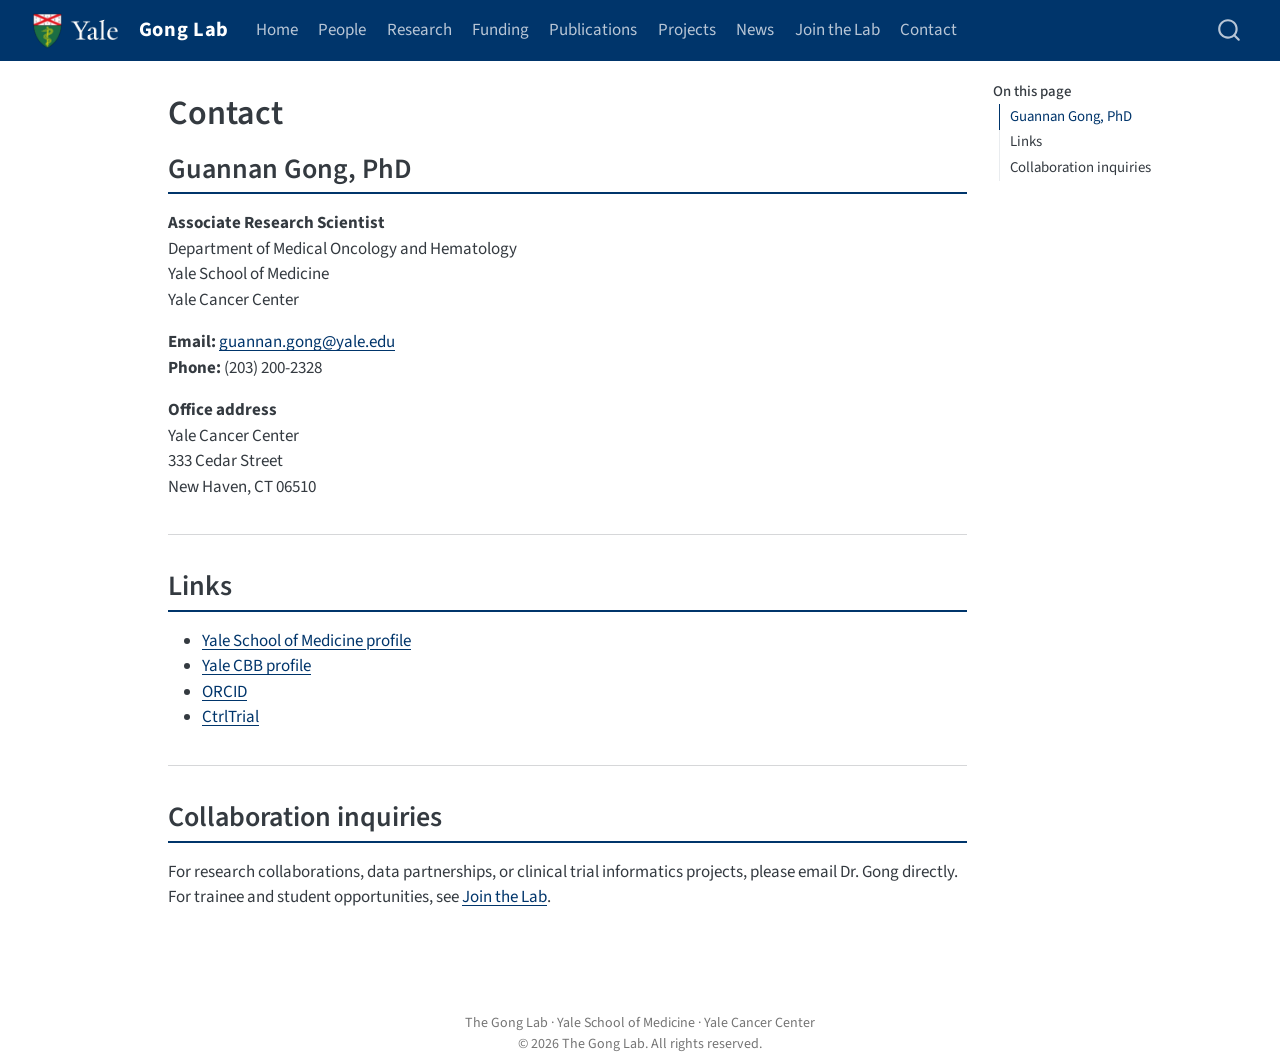
==== docs/contact.html @ 4d908a35 "Add Michelle Song, MS to Team on People page. List her as a research assistant above Robert Ke with " ====
<!DOCTYPE html>
<html xmlns="http://www.w3.org/1999/xhtml" lang="en" xml:lang="en"><head>

<meta charset="utf-8">
<meta name="generator" content="quarto-1.9.38">

<meta name="viewport" content="width=device-width, initial-scale=1.0, user-scalable=yes">


<title>Contact – Gong Lab</title>
<style>
/* Default styles provided by pandoc.
** See https://pandoc.org/MANUAL.html#variables-for-html for config info.
*/
code{white-space: pre-wrap;}
span.smallcaps{font-variant: small-caps;}
div.columns{display: flex; gap: min(4vw, 1.5em);}
div.column{flex: auto; overflow-x: auto;}
div.hanging-indent{margin-left: 1.5em; text-indent: -1.5em;}
ul.task-list{list-style: none;}
ul.task-list li input[type="checkbox"] {
  width: 0.8em;
  margin: 0 0.8em 0.2em -1em; /* quarto-specific, see https://github.com/quarto-dev/quarto-cli/issues/4556 */ 
  vertical-align: middle;
}
</style>


<script src="site_libs/quarto-nav/quarto-nav.js"></script>
<script src="site_libs/quarto-nav/headroom.min.js"></script>
<script src="site_libs/clipboard/clipboard.min.js"></script>
<script src="site_libs/quarto-search/autocomplete.umd.js"></script>
<script src="site_libs/quarto-search/fuse.min.js"></script>
<script src="site_libs/quarto-search/quarto-search.js"></script>
<meta name="quarto:offset" content="./">
<link href="./images/favicon.png" rel="icon" type="image/png">
<script src="site_libs/quarto-html/quarto.js" type="module"></script>
<script src="site_libs/quarto-html/tabsets/tabsets.js" type="module"></script>
<script src="site_libs/quarto-html/popper.min.js"></script>
<script src="site_libs/quarto-html/tippy.umd.min.js"></script>
<script src="site_libs/quarto-html/anchor.min.js"></script>
<link href="site_libs/quarto-html/tippy.css" rel="stylesheet">
<link href="site_libs/quarto-html/quarto-syntax-highlighting-15634bcf2e68342d4ad2dfa704d543f6.css" rel="stylesheet" class="quarto-color-scheme" id="quarto-text-highlighting-styles">
<link href="site_libs/quarto-html/quarto-syntax-highlighting-dark-0a6b7249c26820e032cb0bd839ff02b1.css" rel="stylesheet" class="quarto-color-scheme quarto-color-alternate" id="quarto-text-highlighting-styles">
<link href="site_libs/quarto-html/quarto-syntax-highlighting-15634bcf2e68342d4ad2dfa704d543f6.css" rel="stylesheet" class="quarto-color-scheme-extra" id="quarto-text-highlighting-styles">
<script src="site_libs/bootstrap/bootstrap.min.js"></script>
<link href="site_libs/bootstrap/bootstrap-icons.css" rel="stylesheet">
<link href="site_libs/bootstrap/bootstrap-ea1138909a1f2df3fdd44162bc9445bd.min.css" rel="stylesheet" append-hash="true" class="quarto-color-scheme" id="quarto-bootstrap" data-mode="light">
<link href="site_libs/bootstrap/bootstrap-dark-ea1138909a1f2df3fdd44162bc9445bd.min.css" rel="stylesheet" append-hash="true" class="quarto-color-scheme quarto-color-alternate" id="quarto-bootstrap" data-mode="light">
<link href="site_libs/bootstrap/bootstrap-ea1138909a1f2df3fdd44162bc9445bd.min.css" rel="stylesheet" append-hash="true" class="quarto-color-scheme-extra" id="quarto-bootstrap" data-mode="light">
<script id="quarto-search-options" type="application/json">{
  "location": "navbar",
  "copy-button": false,
  "collapse-after": 3,
  "panel-placement": "end",
  "type": "overlay",
  "limit": 50,
  "keyboard-shortcut": [
    "f",
    "/",
    "s"
  ],
  "show-item-context": false,
  "language": {
    "search-no-results-text": "No results",
    "search-matching-documents-text": "matching documents",
    "search-copy-link-title": "Copy link to search",
    "search-hide-matches-text": "Hide additional matches",
    "search-more-match-text": "more match in this document",
    "search-more-matches-text": "more matches in this document",
    "search-clear-button-title": "Clear",
    "search-text-placeholder": "",
    "search-detached-cancel-button-title": "Cancel",
    "search-submit-button-title": "Submit",
    "search-label": "Search"
  }
}</script>
<meta http-equiv="Cache-Control" content="no-cache, no-store, must-revalidate">
<meta http-equiv="Pragma" content="no-cache">
<meta http-equiv="Expires" content="0">
<link rel="apple-touch-icon" href="images/apple-touch-icon.png">


<link rel="stylesheet" href="styles.css">
</head>

<body class="nav-fixed quarto-light">

<div id="quarto-search-results"></div>
  <header id="quarto-header" class="headroom fixed-top">
    <nav class="navbar navbar-expand-lg " data-bs-theme="dark">
      <div class="navbar-container container-fluid">
      <div class="navbar-brand-container mx-auto">
    <a href="./index.html" class="navbar-brand navbar-brand-logo">
    <img src="./images/yale-combined-logo.png" alt="Yale" class="navbar-logo light-content">
    <img src="./images/yale-combined-logo.png" alt="Yale" class="navbar-logo dark-content">
    </a>
    <a class="navbar-brand" href="./index.html">
    <span class="navbar-title">Gong Lab</span>
    </a>
  </div>
            <div id="quarto-search" class="" title="Search"></div>
          <button class="navbar-toggler" type="button" data-bs-toggle="collapse" data-bs-target="#navbarCollapse" aria-controls="navbarCollapse" role="menu" aria-expanded="false" aria-label="Toggle navigation" onclick="if (window.quartoToggleHeadroom) { window.quartoToggleHeadroom(); }">
  <span class="navbar-toggler-icon"></span>
</button>
          <div class="collapse navbar-collapse" id="navbarCollapse">
            <ul class="navbar-nav navbar-nav-scroll me-auto">
  <li class="nav-item">
    <a class="nav-link" href="./index.html"> 
<span class="menu-text">Home</span></a>
  </li>  
  <li class="nav-item">
    <a class="nav-link" href="./people.html"> 
<span class="menu-text">People</span></a>
  </li>  
  <li class="nav-item">
    <a class="nav-link" href="./research.html"> 
<span class="menu-text">Research</span></a>
  </li>  
  <li class="nav-item">
    <a class="nav-link" href="./funding.html"> 
<span class="menu-text">Funding</span></a>
  </li>  
  <li class="nav-item">
    <a class="nav-link" href="./publications.html"> 
<span class="menu-text">Publications</span></a>
  </li>  
  <li class="nav-item">
    <a class="nav-link" href="./projects.html"> 
<span class="menu-text">Projects</span></a>
  </li>  
  <li class="nav-item">
    <a class="nav-link" href="./news.html"> 
<span class="menu-text">News</span></a>
  </li>  
  <li class="nav-item">
    <a class="nav-link" href="./join.html"> 
<span class="menu-text">Join the Lab</span></a>
  </li>  
  <li class="nav-item">
    <a class="nav-link active" href="./contact.html" aria-current="page"> 
<span class="menu-text">Contact</span></a>
  </li>  
</ul>
          </div> <!-- /navcollapse -->
            <div class="quarto-navbar-tools">
</div>
      </div> <!-- /container-fluid -->
    </nav>
</header>
<!-- content -->
<div id="quarto-content" class="quarto-container page-columns page-rows-contents page-layout-article page-navbar">
<!-- sidebar -->
<!-- margin-sidebar -->
    <div id="quarto-margin-sidebar" class="sidebar margin-sidebar">
        <nav id="TOC" role="doc-toc" class="toc-active">
    <h2 id="toc-title">On this page</h2>
   
  <ul>
  <li><a href="#guannan-gong-phd" id="toc-guannan-gong-phd" class="nav-link active" data-scroll-target="#guannan-gong-phd">Guannan Gong, PhD</a></li>
  <li><a href="#links" id="toc-links" class="nav-link" data-scroll-target="#links">Links</a></li>
  <li><a href="#collaboration-inquiries" id="toc-collaboration-inquiries" class="nav-link" data-scroll-target="#collaboration-inquiries">Collaboration inquiries</a></li>
  </ul>
</nav>
    </div>
<!-- main -->
<main class="content" id="quarto-document-content">

<header id="title-block-header" class="quarto-title-block default">
<div class="quarto-title">
<h1 class="title">Contact</h1>
</div>



<div class="quarto-title-meta">

    
  
    
  </div>
  


</header>


<section id="guannan-gong-phd" class="level2">
<h2 class="anchored" data-anchor-id="guannan-gong-phd">Guannan Gong, PhD</h2>
<p><strong>Associate Research Scientist</strong><br>
Department of Medical Oncology and Hematology<br>
Yale School of Medicine<br>
Yale Cancer Center</p>
<p><strong>Email:</strong> <a href="mailto:guannan.gong@yale.edu">guannan.gong@yale.edu</a><br>
<strong>Phone:</strong> (203) 200-2328</p>
<p><strong>Office address</strong><br>
Yale Cancer Center<br>
333 Cedar Street<br>
New Haven, CT 06510</p>
<hr>
</section>
<section id="links" class="level2">
<h2 class="anchored" data-anchor-id="links">Links</h2>
<ul>
<li><a href="https://medicine.yale.edu/profile/guannan-gong/">Yale School of Medicine profile</a></li>
<li><a href="https://cbb.yale.edu/people/guannan-gong">Yale CBB profile</a></li>
<li><a href="https://orcid.org/0000-0002-4972-6705">ORCID</a></li>
<li><a href="https://www.ctrltrial.com/">CtrlTrial</a></li>
</ul>
<hr>
</section>
<section id="collaboration-inquiries" class="level2">
<h2 class="anchored" data-anchor-id="collaboration-inquiries">Collaboration inquiries</h2>
<p>For research collaborations, data partnerships, or clinical trial informatics projects, please email Dr.&nbsp;Gong directly. For trainee and student opportunities, see <a href="./join.html">Join the Lab</a>.</p>


</section>

</main> <!-- /main -->
<script id="quarto-html-after-body" type="application/javascript">
  window.document.addEventListener("DOMContentLoaded", function (event) {
    const icon = "";
    const anchorJS = new window.AnchorJS();
    anchorJS.options = {
      placement: 'right',
      icon: icon
    };
    anchorJS.add('.anchored');
    const isCodeAnnotation = (el) => {
      for (const clz of el.classList) {
        if (clz.startsWith('code-annotation-')) {                     
          return true;
        }
      }
      return false;
    }
    const onCopySuccess = function(e) {
      // button target
      const button = e.trigger;
      // don't keep focus
      button.blur();
      // flash "checked"
      button.classList.add('code-copy-button-checked');
      var currentTitle = button.getAttribute("title");
      button.setAttribute("title", "Copied!");
      let tooltip;
      if (window.bootstrap) {
        button.setAttribute("data-bs-toggle", "tooltip");
        button.setAttribute("data-bs-placement", "left");
        button.setAttribute("data-bs-title", "Copied!");
        tooltip = new bootstrap.Tooltip(button, 
          { trigger: "manual", 
            customClass: "code-copy-button-tooltip",
            offset: [0, -8]});
        tooltip.show();    
      }
      setTimeout(function() {
        if (tooltip) {
          tooltip.hide();
          button.removeAttribute("data-bs-title");
          button.removeAttribute("data-bs-toggle");
          button.removeAttribute("data-bs-placement");
        }
        button.setAttribute("title", currentTitle);
        button.classList.remove('code-copy-button-checked');
      }, 1000);
      // clear code selection
      e.clearSelection();
    }
    const getTextToCopy = function(trigger) {
      const outerScaffold = trigger.parentElement.cloneNode(true);
      const codeEl = outerScaffold.querySelector('code');
      for (const childEl of codeEl.children) {
        if (isCodeAnnotation(childEl)) {
          childEl.remove();
        }
      }
      return codeEl.innerText;
    }
    const clipboard = new window.ClipboardJS('.code-copy-button:not([data-in-quarto-modal])', {
      text: getTextToCopy
    });
    clipboard.on('success', onCopySuccess);
    if (window.document.getElementById('quarto-embedded-source-code-modal')) {
      const clipboardModal = new window.ClipboardJS('.code-copy-button[data-in-quarto-modal]', {
        text: getTextToCopy,
        container: window.document.getElementById('quarto-embedded-source-code-modal')
      });
      clipboardModal.on('success', onCopySuccess);
    }
      var localhostRegex = new RegExp(/^(?:http|https):\/\/localhost\:?[0-9]*\//);
      var mailtoRegex = new RegExp(/^mailto:/);
        var filterRegex = new RegExp("https:\/\/gonglab\.org\/");
      var isInternal = (href) => {
          return filterRegex.test(href) || localhostRegex.test(href) || mailtoRegex.test(href);
      }
      // Inspect non-navigation links and adorn them if external
     var links = window.document.querySelectorAll('a[href]:not(.nav-link):not(.navbar-brand):not(.toc-action):not(.sidebar-link):not(.sidebar-item-toggle):not(.pagination-link):not(.no-external):not([aria-hidden]):not(.dropdown-item):not(.quarto-navigation-tool):not(.about-link)');
      for (var i=0; i<links.length; i++) {
        const link = links[i];
        if (!isInternal(link.href)) {
          // undo the damage that might have been done by quarto-nav.js in the case of
          // links that we want to consider external
          if (link.dataset.originalHref !== undefined) {
            link.href = link.dataset.originalHref;
          }
        }
      }
    function tippyHover(el, contentFn, onTriggerFn, onUntriggerFn) {
      const config = {
        allowHTML: true,
        maxWidth: 500,
        delay: 100,
        arrow: false,
        appendTo: function(el) {
            return el.parentElement;
        },
        interactive: true,
        interactiveBorder: 10,
        theme: 'quarto',
        placement: 'bottom-start',
      };
      if (contentFn) {
        config.content = contentFn;
      }
      if (onTriggerFn) {
        config.onTrigger = onTriggerFn;
      }
      if (onUntriggerFn) {
        config.onUntrigger = onUntriggerFn;
      }
      window.tippy(el, config); 
    }
    const noterefs = window.document.querySelectorAll('a[role="doc-noteref"]');
    for (var i=0; i<noterefs.length; i++) {
      const ref = noterefs[i];
      tippyHover(ref, function() {
        // use id or data attribute instead here
        let href = ref.getAttribute('data-footnote-href') || ref.getAttribute('href');
        try { href = new URL(href).hash; } catch {}
        const id = href.replace(/^#\/?/, "");
        const note = window.document.getElementById(id);
        if (note) {
          return note.innerHTML;
        } else {
          return "";
        }
      });
    }
    const xrefs = window.document.querySelectorAll('a.quarto-xref');
    const processXRef = (id, note) => {
      // Strip column container classes
      const stripColumnClz = (el) => {
        el.classList.remove("page-full", "page-columns");
        if (el.children) {
          for (const child of el.children) {
            stripColumnClz(child);
          }
        }
      }
      stripColumnClz(note)
      if (id === null || id.startsWith('sec-')) {
        // Special case sections, only their first couple elements
        const container = document.createElement("div");
        if (note.children && note.children.length > 2) {
          container.appendChild(note.children[0].cloneNode(true));
          for (let i = 1; i < note.children.length; i++) {
            const child = note.children[i];
            if (child.tagName === "P" && child.innerText === "") {
              continue;
            } else {
              container.appendChild(child.cloneNode(true));
              break;
            }
          }
          if (window.Quarto?.typesetMath) {
            window.Quarto.typesetMath(container);
          }
          return container.innerHTML
        } else {
          if (window.Quarto?.typesetMath) {
            window.Quarto.typesetMath(note);
          }
          return note.innerHTML;
        }
      } else {
        // Remove any anchor links if they are present
        const anchorLink = note.querySelector('a.anchorjs-link');
        if (anchorLink) {
          anchorLink.remove();
        }
        if (window.Quarto?.typesetMath) {
          window.Quarto.typesetMath(note);
        }
        if (note.classList.contains("callout")) {
          return note.outerHTML;
        } else {
          return note.innerHTML;
        }
      }
    }
    for (var i=0; i<xrefs.length; i++) {
      const xref = xrefs[i];
      tippyHover(xref, undefined, function(instance) {
        instance.disable();
        let url = xref.getAttribute('href');
        let hash = undefined; 
        if (url.startsWith('#')) {
          hash = url;
        } else {
          try { hash = new URL(url).hash; } catch {}
        }
        if (hash) {
          const id = hash.replace(/^#\/?/, "");
          const note = window.document.getElementById(id);
          if (note !== null) {
            try {
              const html = processXRef(id, note.cloneNode(true));
              instance.setContent(html);
            } finally {
              instance.enable();
              instance.show();
            }
          } else {
            // See if we can fetch this
            fetch(url.split('#')[0])
            .then(res => res.text())
            .then(html => {
              const parser = new DOMParser();
              const htmlDoc = parser.parseFromString(html, "text/html");
              const note = htmlDoc.getElementById(id);
              if (note !== null) {
                const html = processXRef(id, note);
                instance.setContent(html);
              } 
            }).finally(() => {
              instance.enable();
              instance.show();
            });
          }
        } else {
          // See if we can fetch a full url (with no hash to target)
          // This is a special case and we should probably do some content thinning / targeting
          fetch(url)
          .then(res => res.text())
          .then(html => {
            const parser = new DOMParser();
            const htmlDoc = parser.parseFromString(html, "text/html");
            const note = htmlDoc.querySelector('main.content');
            if (note !== null) {
              // This should only happen for chapter cross references
              // (since there is no id in the URL)
              // remove the first header
              if (note.children.length > 0 && note.children[0].tagName === "HEADER") {
                note.children[0].remove();
              }
              const html = processXRef(null, note);
              instance.setContent(html);
            } 
          }).finally(() => {
            instance.enable();
            instance.show();
          });
        }
      }, function(instance) {
      });
    }
        let selectedAnnoteEl;
        const selectorForAnnotation = ( cell, annotation) => {
          let cellAttr = 'data-code-cell="' + cell + '"';
          let lineAttr = 'data-code-annotation="' +  annotation + '"';
          const selector = 'span[' + cellAttr + '][' + lineAttr + ']';
          return selector;
        }
        const selectCodeLines = (annoteEl) => {
          const doc = window.document;
          const targetCell = annoteEl.getAttribute("data-target-cell");
          const targetAnnotation = annoteEl.getAttribute("data-target-annotation");
          const annoteSpan = window.document.querySelector(selectorForAnnotation(targetCell, targetAnnotation));
          const lines = annoteSpan.getAttribute("data-code-lines").split(",");
          const lineIds = lines.map((line) => {
            return targetCell + "-" + line;
          })
          let top = null;
          let height = null;
          let parent = null;
          if (lineIds.length > 0) {
              //compute the position of the single el (top and bottom and make a div)
              const el = window.document.getElementById(lineIds[0]);
              top = el.offsetTop;
              height = el.offsetHeight;
              parent = el.parentElement.parentElement;
            if (lineIds.length > 1) {
              const lastEl = window.document.getElementById(lineIds[lineIds.length - 1]);
              const bottom = lastEl.offsetTop + lastEl.offsetHeight;
              height = bottom - top;
            }
            if (top !== null && height !== null && parent !== null) {
              // cook up a div (if necessary) and position it 
              let div = window.document.getElementById("code-annotation-line-highlight");
              if (div === null) {
                div = window.document.createElement("div");
                div.setAttribute("id", "code-annotation-line-highlight");
                div.style.position = 'absolute';
                parent.appendChild(div);
              }
              div.style.top = top - 2 + "px";
              div.style.height = height + 4 + "px";
              div.style.left = 0;
              let gutterDiv = window.document.getElementById("code-annotation-line-highlight-gutter");
              if (gutterDiv === null) {
                gutterDiv = window.document.createElement("div");
                gutterDiv.setAttribute("id", "code-annotation-line-highlight-gutter");
                gutterDiv.style.position = 'absolute';
                const codeCell = window.document.getElementById(targetCell);
                const gutter = codeCell.querySelector('.code-annotation-gutter');
                gutter.appendChild(gutterDiv);
              }
              gutterDiv.style.top = top - 2 + "px";
              gutterDiv.style.height = height + 4 + "px";
            }
            selectedAnnoteEl = annoteEl;
          }
        };
        const unselectCodeLines = () => {
          const elementsIds = ["code-annotation-line-highlight", "code-annotation-line-highlight-gutter"];
          elementsIds.forEach((elId) => {
            const div = window.document.getElementById(elId);
            if (div) {
              div.remove();
            }
          });
          selectedAnnoteEl = undefined;
        };
          // Handle positioning of the toggle
      window.addEventListener(
        "resize",
        throttle(() => {
          elRect = undefined;
          if (selectedAnnoteEl) {
            selectCodeLines(selectedAnnoteEl);
          }
        }, 10)
      );
      function throttle(fn, ms) {
      let throttle = false;
      let timer;
        return (...args) => {
          if(!throttle) { // first call gets through
              fn.apply(this, args);
              throttle = true;
          } else { // all the others get throttled
              if(timer) clearTimeout(timer); // cancel #2
              timer = setTimeout(() => {
                fn.apply(this, args);
                timer = throttle = false;
              }, ms);
          }
        };
      }
        // Attach click handler to the DT
        const annoteDls = window.document.querySelectorAll('dt[data-target-cell]');
        for (const annoteDlNode of annoteDls) {
          annoteDlNode.addEventListener('click', (event) => {
            const clickedEl = event.target;
            if (clickedEl !== selectedAnnoteEl) {
              unselectCodeLines();
              const activeEl = window.document.querySelector('dt[data-target-cell].code-annotation-active');
              if (activeEl) {
                activeEl.classList.remove('code-annotation-active');
              }
              selectCodeLines(clickedEl);
              clickedEl.classList.add('code-annotation-active');
            } else {
              // Unselect the line
              unselectCodeLines();
              clickedEl.classList.remove('code-annotation-active');
            }
          });
        }
    const findCites = (el) => {
      const parentEl = el.parentElement;
      if (parentEl) {
        const cites = parentEl.dataset.cites;
        if (cites) {
          return {
            el,
            cites: cites.split(' ')
          };
        } else {
          return findCites(el.parentElement)
        }
      } else {
        return undefined;
      }
    };
    var bibliorefs = window.document.querySelectorAll('a[role="doc-biblioref"]');
    for (var i=0; i<bibliorefs.length; i++) {
      const ref = bibliorefs[i];
      const citeInfo = findCites(ref);
      if (citeInfo) {
        tippyHover(citeInfo.el, function() {
          var popup = window.document.createElement('div');
          citeInfo.cites.forEach(function(cite) {
            var citeDiv = window.document.createElement('div');
            citeDiv.classList.add('hanging-indent');
            citeDiv.classList.add('csl-entry');
            var biblioDiv = window.document.getElementById('ref-' + cite);
            if (biblioDiv) {
              citeDiv.innerHTML = biblioDiv.innerHTML;
            }
            popup.appendChild(citeDiv);
          });
          return popup.innerHTML;
        });
      }
    }
  });
  </script>
</div> <!-- /content -->
<footer class="footer">
  <div class="nav-footer">
    <div class="nav-footer-left">
      &nbsp;
    </div>   
    <div class="nav-footer-center">
<p>The Gong Lab · Yale School of Medicine · Yale Cancer Center<br>
© 2026 The Gong Lab. All rights reserved.</p>
</div>
    <div class="nav-footer-right">
      &nbsp;
    </div>
  </div>
</footer>




</body></html>
---- docs/site_libs/quarto-html/tippy.css ----
.tippy-box[data-animation=fade][data-state=hidden]{opacity:0}[data-tippy-root]{max-width:calc(100vw - 10px)}.tippy-box{position:relative;background-color:#333;color:#fff;border-radius:4px;font-size:14px;line-height:1.4;white-space:normal;outline:0;transition-property:transform,visibility,opacity}.tippy-box[data-placement^=top]>.tippy-arrow{bottom:0}.tippy-box[data-placement^=top]>.tippy-arrow:before{bottom:-7px;left:0;border-width:8px 8px 0;border-top-color:initial;transform-origin:center top}.tippy-box[data-placement^=bottom]>.tippy-arrow{top:0}.tippy-box[data-placement^=bottom]>.tippy-arrow:before{top:-7px;left:0;border-width:0 8px 8px;border-bottom-color:initial;transform-origin:center bottom}.tippy-box[data-placement^=left]>.tippy-arrow{right:0}.tippy-box[data-placement^=left]>.tippy-arrow:before{border-width:8px 0 8px 8px;border-left-color:initial;right:-7px;transform-origin:center left}.tippy-box[data-placement^=right]>.tippy-arrow{left:0}.tippy-box[data-placement^=right]>.tippy-arrow:before{left:-7px;border-width:8px 8px 8px 0;border-right-color:initial;transform-origin:center right}.tippy-box[data-inertia][data-state=visible]{transition-timing-function:cubic-bezier(.54,1.5,.38,1.11)}.tippy-arrow{width:16px;height:16px;color:#333}.tippy-arrow:before{content:"";position:absolute;border-color:transparent;border-style:solid}.tippy-content{position:relative;padding:5px 9px;z-index:1}
---- docs/site_libs/quarto-html/quarto-syntax-highlighting-15634bcf2e68342d4ad2dfa704d543f6.css ----
/* quarto syntax highlight colors */
:root {
  --quarto-hl-ot-color: #003B4F;
  --quarto-hl-at-color: #657422;
  --quarto-hl-ss-color: #20794D;
  --quarto-hl-an-color: #5E5E5E;
  --quarto-hl-fu-color: #4758AB;
  --quarto-hl-st-color: #20794D;
  --quarto-hl-cf-color: #003B4F;
  --quarto-hl-op-color: #5E5E5E;
  --quarto-hl-er-color: #AD0000;
  --quarto-hl-bn-color: #AD0000;
  --quarto-hl-al-color: #AD0000;
  --quarto-hl-va-color: #111111;
  --quarto-hl-bu-color: inherit;
  --quarto-hl-ex-color: inherit;
  --quarto-hl-pp-color: #AD0000;
  --quarto-hl-in-color: #5E5E5E;
  --quarto-hl-vs-color: #20794D;
  --quarto-hl-wa-color: #5E5E5E;
  --quarto-hl-do-color: #5E5E5E;
  --quarto-hl-im-color: #00769E;
  --quarto-hl-ch-color: #20794D;
  --quarto-hl-dt-color: #AD0000;
  --quarto-hl-fl-color: #AD0000;
  --quarto-hl-co-color: #5E5E5E;
  --quarto-hl-cv-color: #5E5E5E;
  --quarto-hl-cn-color: #8f5902;
  --quarto-hl-sc-color: #5E5E5E;
  --quarto-hl-dv-color: #AD0000;
  --quarto-hl-kw-color: #003B4F;
}

/* other quarto variables */
:root {
  --quarto-font-monospace: SFMono-Regular, Menlo, Monaco, Consolas, "Liberation Mono", "Courier New", monospace;
}

/* syntax highlight based on Pandoc's rules */
pre > code.sourceCode > span {
  color: #003B4F;
}

code.sourceCode > span {
  color: #003B4F;
}

div.sourceCode,
div.sourceCode pre.sourceCode {
  color: #003B4F;
}

/* Normal */
code span {
  color: #003B4F;
}

/* Alert */
code span.al {
  color: #AD0000;
  font-style: inherit;
}

/* Annotation */
code span.an {
  color: #5E5E5E;
  font-style: inherit;
}

/* Attribute */
code span.at {
  color: #657422;
  font-style: inherit;
}

/* BaseN */
code span.bn {
  color: #AD0000;
  font-style: inherit;
}

/* BuiltIn */
code span.bu {
  font-style: inherit;
}

/* ControlFlow */
code span.cf {
  color: #003B4F;
  font-weight: bold;
  font-style: inherit;
}

/* Char */
code span.ch {
  color: #20794D;
  font-style: inherit;
}

/* Constant */
code span.cn {
  color: #8f5902;
  font-style: inherit;
}

/* Comment */
code span.co {
  color: #5E5E5E;
  font-style: inherit;
}

/* CommentVar */
code span.cv {
  color: #5E5E5E;
  font-style: italic;
}

/* Documentation */
code span.do {
  color: #5E5E5E;
  font-style: italic;
}

/* DataType */
code span.dt {
  color: #AD0000;
  font-style: inherit;
}

/* DecVal */
code span.dv {
  color: #AD0000;
  font-style: inherit;
}

/* Error */
code span.er {
  color: #AD0000;
  font-style: inherit;
}

/* Extension */
code span.ex {
  font-style: inherit;
}

/* Float */
code span.fl {
  color: #AD0000;
  font-style: inherit;
}

/* Function */
code span.fu {
  color: #4758AB;
  font-style: inherit;
}

/* Import */
code span.im {
  color: #00769E;
  font-style: inherit;
}

/* Information */
code span.in {
  color: #5E5E5E;
  font-style: inherit;
}

/* Keyword */
code span.kw {
  color: #003B4F;
  font-weight: bold;
  font-style: inherit;
}

/* Operator */
code span.op {
  color: #5E5E5E;
  font-style: inherit;
}

/* Other */
code span.ot {
  color: #003B4F;
  font-style: inherit;
}

/* Preprocessor */
code span.pp {
  color: #AD0000;
  font-style: inherit;
}

/* SpecialChar */
code span.sc {
  color: #5E5E5E;
  font-style: inherit;
}

/* SpecialString */
code span.ss {
  color: #20794D;
  font-style: inherit;
}

/* String */
code span.st {
  color: #20794D;
  font-style: inherit;
}

/* Variable */
code span.va {
  color: #111111;
  font-style: inherit;
}

/* VerbatimString */
code span.vs {
  color: #20794D;
  font-style: inherit;
}

/* Warning */
code span.wa {
  color: #5E5E5E;
  font-style: italic;
}

.prevent-inlining {
  content: "</";
}

/*# sourceMappingURL=f23921c56f73e400b49028c9186a1aa0.css.map */
---- docs/site_libs/quarto-html/quarto-syntax-highlighting-dark-0a6b7249c26820e032cb0bd839ff02b1.css ----
/* quarto syntax highlight colors */
:root {
  --quarto-hl-al-color: #f07178;
  --quarto-hl-an-color: #d4d0ab;
  --quarto-hl-at-color: #00e0e0;
  --quarto-hl-bn-color: #d4d0ab;
  --quarto-hl-bu-color: #abe338;
  --quarto-hl-ch-color: #abe338;
  --quarto-hl-co-color: #f8f8f2;
  --quarto-hl-cv-color: #ffd700;
  --quarto-hl-cn-color: #ffd700;
  --quarto-hl-cf-color: #ffa07a;
  --quarto-hl-dt-color: #ffa07a;
  --quarto-hl-dv-color: #d4d0ab;
  --quarto-hl-do-color: #f8f8f2;
  --quarto-hl-er-color: #f07178;
  --quarto-hl-ex-color: #00e0e0;
  --quarto-hl-fl-color: #d4d0ab;
  --quarto-hl-fu-color: #ffa07a;
  --quarto-hl-im-color: #abe338;
  --quarto-hl-in-color: #d4d0ab;
  --quarto-hl-kw-color: #ffa07a;
  --quarto-hl-op-color: #ffa07a;
  --quarto-hl-ot-color: #00e0e0;
  --quarto-hl-pp-color: #dcc6e0;
  --quarto-hl-re-color: #00e0e0;
  --quarto-hl-sc-color: #abe338;
  --quarto-hl-ss-color: #abe338;
  --quarto-hl-st-color: #abe338;
  --quarto-hl-va-color: #00e0e0;
  --quarto-hl-vs-color: #abe338;
  --quarto-hl-wa-color: #dcc6e0;
}

/* other quarto variables */
:root {
  --quarto-font-monospace: SFMono-Regular, Menlo, Monaco, Consolas, "Liberation Mono", "Courier New", monospace;
}

/* syntax highlight based on Pandoc's rules */
pre > code.sourceCode > span {
  color: #f8f8f2;
}

code.sourceCode > span {
  color: #f8f8f2;
}

div.sourceCode,
div.sourceCode pre.sourceCode {
  color: #f8f8f2;
}

/* Normal */
code span {
  color: #f8f8f2;
}

/* Alert */
code span.al {
  color: #f07178;
}

/* Annotation */
code span.an {
  color: #d4d0ab;
}

/* Attribute */
code span.at {
  color: #00e0e0;
}

/* BaseN */
code span.bn {
  color: #d4d0ab;
}

/* BuiltIn */
code span.bu {
  color: #abe338;
}

/* ControlFlow */
code span.cf {
  font-weight: bold;
  color: #ffa07a;
}

/* Char */
code span.ch {
  color: #abe338;
}

/* Constant */
code span.cn {
  color: #ffd700;
}

/* Comment */
code span.co {
  font-style: italic;
  color: #f8f8f2;
}

/* CommentVar */
code span.cv {
  color: #ffd700;
}

/* Documentation */
code span.do {
  color: #f8f8f2;
}

/* DataType */
code span.dt {
  color: #ffa07a;
}

/* DecVal */
code span.dv {
  color: #d4d0ab;
}

/* Error */
code span.er {
  color: #f07178;
  text-decoration: underline;
}

/* Extension */
code span.ex {
  font-weight: bold;
  color: #00e0e0;
}

/* Float */
code span.fl {
  color: #d4d0ab;
}

/* Function */
code span.fu {
  color: #ffa07a;
}

/* Import */
code span.im {
  color: #abe338;
}

/* Information */
code span.in {
  color: #d4d0ab;
}

/* Keyword */
code span.kw {
  font-weight: bold;
  color: #ffa07a;
}

/* Operator */
code span.op {
  color: #ffa07a;
}

/* Other */
code span.ot {
  color: #00e0e0;
}

/* Preprocessor */
code span.pp {
  color: #dcc6e0;
}

/* RegionMarker */
code span.re {
  background-color: #f8f8f2;
  color: #00e0e0;
}

/* SpecialChar */
code span.sc {
  color: #abe338;
}

/* SpecialString */
code span.ss {
  color: #abe338;
}

/* String */
code span.st {
  color: #abe338;
}

/* Variable */
code span.va {
  color: #00e0e0;
}

/* VerbatimString */
code span.vs {
  color: #abe338;
}

/* Warning */
code span.wa {
  color: #dcc6e0;
}

.prevent-inlining {
  content: "</";
}

/*# sourceMappingURL=175367c052bafc98bd680af3479823f0.css.map */
---- docs/site_libs/quarto-html/quarto-syntax-highlighting-15634bcf2e68342d4ad2dfa704d543f6.css ----
/* quarto syntax highlight colors */
:root {
  --quarto-hl-ot-color: #003B4F;
  --quarto-hl-at-color: #657422;
  --quarto-hl-ss-color: #20794D;
  --quarto-hl-an-color: #5E5E5E;
  --quarto-hl-fu-color: #4758AB;
  --quarto-hl-st-color: #20794D;
  --quarto-hl-cf-color: #003B4F;
  --quarto-hl-op-color: #5E5E5E;
  --quarto-hl-er-color: #AD0000;
  --quarto-hl-bn-color: #AD0000;
  --quarto-hl-al-color: #AD0000;
  --quarto-hl-va-color: #111111;
  --quarto-hl-bu-color: inherit;
  --quarto-hl-ex-color: inherit;
  --quarto-hl-pp-color: #AD0000;
  --quarto-hl-in-color: #5E5E5E;
  --quarto-hl-vs-color: #20794D;
  --quarto-hl-wa-color: #5E5E5E;
  --quarto-hl-do-color: #5E5E5E;
  --quarto-hl-im-color: #00769E;
  --quarto-hl-ch-color: #20794D;
  --quarto-hl-dt-color: #AD0000;
  --quarto-hl-fl-color: #AD0000;
  --quarto-hl-co-color: #5E5E5E;
  --quarto-hl-cv-color: #5E5E5E;
  --quarto-hl-cn-color: #8f5902;
  --quarto-hl-sc-color: #5E5E5E;
  --quarto-hl-dv-color: #AD0000;
  --quarto-hl-kw-color: #003B4F;
}

/* other quarto variables */
:root {
  --quarto-font-monospace: SFMono-Regular, Menlo, Monaco, Consolas, "Liberation Mono", "Courier New", monospace;
}

/* syntax highlight based on Pandoc's rules */
pre > code.sourceCode > span {
  color: #003B4F;
}

code.sourceCode > span {
  color: #003B4F;
}

div.sourceCode,
div.sourceCode pre.sourceCode {
  color: #003B4F;
}

/* Normal */
code span {
  color: #003B4F;
}

/* Alert */
code span.al {
  color: #AD0000;
  font-style: inherit;
}

/* Annotation */
code span.an {
  color: #5E5E5E;
  font-style: inherit;
}

/* Attribute */
code span.at {
  color: #657422;
  font-style: inherit;
}

/* BaseN */
code span.bn {
  color: #AD0000;
  font-style: inherit;
}

/* BuiltIn */
code span.bu {
  font-style: inherit;
}

/* ControlFlow */
code span.cf {
  color: #003B4F;
  font-weight: bold;
  font-style: inherit;
}

/* Char */
code span.ch {
  color: #20794D;
  font-style: inherit;
}

/* Constant */
code span.cn {
  color: #8f5902;
  font-style: inherit;
}

/* Comment */
code span.co {
  color: #5E5E5E;
  font-style: inherit;
}

/* CommentVar */
code span.cv {
  color: #5E5E5E;
  font-style: italic;
}

/* Documentation */
code span.do {
  color: #5E5E5E;
  font-style: italic;
}

/* DataType */
code span.dt {
  color: #AD0000;
  font-style: inherit;
}

/* DecVal */
code span.dv {
  color: #AD0000;
  font-style: inherit;
}

/* Error */
code span.er {
  color: #AD0000;
  font-style: inherit;
}

/* Extension */
code span.ex {
  font-style: inherit;
}

/* Float */
code span.fl {
  color: #AD0000;
  font-style: inherit;
}

/* Function */
code span.fu {
  color: #4758AB;
  font-style: inherit;
}

/* Import */
code span.im {
  color: #00769E;
  font-style: inherit;
}

/* Information */
code span.in {
  color: #5E5E5E;
  font-style: inherit;
}

/* Keyword */
code span.kw {
  color: #003B4F;
  font-weight: bold;
  font-style: inherit;
}

/* Operator */
code span.op {
  color: #5E5E5E;
  font-style: inherit;
}

/* Other */
code span.ot {
  color: #003B4F;
  font-style: inherit;
}

/* Preprocessor */
code span.pp {
  color: #AD0000;
  font-style: inherit;
}

/* SpecialChar */
code span.sc {
  color: #5E5E5E;
  font-style: inherit;
}

/* SpecialString */
code span.ss {
  color: #20794D;
  font-style: inherit;
}

/* String */
code span.st {
  color: #20794D;
  font-style: inherit;
}

/* Variable */
code span.va {
  color: #111111;
  font-style: inherit;
}

/* VerbatimString */
code span.vs {
  color: #20794D;
  font-style: inherit;
}

/* Warning */
code span.wa {
  color: #5E5E5E;
  font-style: italic;
}

.prevent-inlining {
  content: "</";
}

/*# sourceMappingURL=f23921c56f73e400b49028c9186a1aa0.css.map */
---- docs/styles.css ----
/* Gong Lab — Yale branding */

.navbar-brand-container {
  margin-left: 0 !important;
  margin-right: 1rem !important;
  display: flex;
  align-items: center;
  gap: 0.75rem;
}

.navbar-brand.navbar-brand-logo {
  padding-top: 0;
  padding-bottom: 0;
}

.navbar-brand img,
.navbar-logo img {
  max-height: 40px;
  width: auto;
}

.navbar-brand:not(.navbar-brand-logo) {
  color: #ffffff !important;
  padding-top: 0;
  padding-bottom: 0;
}

.navbar-brand .navbar-title,
.navbar .navbar-brand .navbar-title,
.navbar[data-bs-theme="dark"] .navbar-brand .navbar-title {
  color: #ffffff !important;
  -webkit-text-fill-color: #ffffff !important;
  font-weight: 700 !important;
  font-size: 1.2rem;
  letter-spacing: 0.03em;
  opacity: 1 !important;
}

.navbar-brand:hover,
.navbar-brand:hover .navbar-title {
  color: #ffffff !important;
  opacity: 1 !important;
}

h2 {
  margin-top: 2rem;
  padding-bottom: 0.35rem;
  border-bottom: 2px solid var(--bs-primary);
}

h3 {
  margin-top: 1.5rem;
  color: var(--bs-primary);
}

.page-footer {
  font-size: 0.9rem;
  padding-top: 1.5rem;
  padding-bottom: 1.5rem;
  line-height: 1.6;
}

.nav-footer-center {
  text-align: center;
}

table {
  margin-top: 1rem;
}

hr {
  margin: 2rem 0;
  opacity: 0.2;
}

blockquote {
  border-left: 4px solid var(--bs-secondary);
  padding-left: 1rem;
  color: #555;
}

/* Home page */
.home-page {
  margin: 0 -1rem;
  font-family: system-ui, -apple-system, "Segoe UI", Roboto, "Helvetica Neue", Arial, sans-serif;
}

body:has(.home-page) #title-block-header {
  display: none;
}

body:has(.home-page) main.content {
  padding-top: 0;
}

.home-page h2,
.home-page h3 {
  color: #00356B;
  border: none;
  margin-top: 0;
}

.home-hero {
  position: relative;
  min-height: 72vh;
  display: flex;
  align-items: flex-end;
  overflow: hidden;
  color: #fff;
}

.home-hero-bg {
  position: absolute;
  inset: 0;
  background-size: cover;
  background-position: center;
  transform: scale(1.03);
}

.home-hero-overlay {
  position: absolute;
  inset: 0;
  background: linear-gradient(135deg, rgba(0, 53, 107, 0.92) 0%, rgba(0, 26, 51, 0.78) 45%, rgba(0, 53, 107, 0.55) 100%);
}

.home-hero-content {
  position: relative;
  z-index: 1;
  max-width: 820px;
  padding: 4rem 2rem 4.5rem;
}

.home-eyebrow {
  font-size: 0.85rem;
  font-weight: 600;
  letter-spacing: 0.12em;
  text-transform: uppercase;
  color: rgba(255, 255, 255, 0.75);
  margin-bottom: 1rem;
}

.home-headline {
  font-size: clamp(2.2rem, 5vw, 3.5rem);
  font-weight: 700;
  line-height: 1.12;
  letter-spacing: -0.02em;
  margin: 0 0 1.25rem;
  color: #fff !important;
  border: none;
}

.home-lead {
  font-size: clamp(1.05rem, 2vw, 1.25rem);
  line-height: 1.6;
  color: rgba(255, 255, 255, 0.9);
  margin-bottom: 2rem;
  max-width: 640px;
}

.home-cta {
  display: flex;
  flex-wrap: wrap;
  gap: 0.75rem;
}

.home-btn {
  display: inline-block;
  padding: 0.75rem 1.5rem;
  border-radius: 999px;
  font-weight: 600;
  font-size: 0.95rem;
  text-decoration: none;
  transition: transform 0.15s ease, box-shadow 0.15s ease;
}

.home-btn:hover {
  transform: translateY(-1px);
  text-decoration: none;
}

.home-btn-primary {
  background: #fff;
  color: #00356B !important;
  box-shadow: 0 4px 20px rgba(0, 0, 0, 0.2);
}

.home-btn-primary:hover {
  color: #00356B !important;
  box-shadow: 0 6px 24px rgba(0, 0, 0, 0.25);
}

.home-btn-secondary {
  background: transparent;
  color: #fff !important;
  border: 2px solid rgba(255, 255, 255, 0.7);
}

.home-btn-secondary:hover {
  background: rgba(255, 255, 255, 0.1);
  color: #fff !important;
}

.home-stats {
  display: grid;
  grid-template-columns: repeat(3, 1fr);
  gap: 1px;
  background: #e8eef4;
  border-bottom: 1px solid #e8eef4;
}

.home-stat {
  background: #fff;
  padding: 2rem 1.5rem;
  text-align: center;
}

.home-stat-value {
  display: block;
  font-size: clamp(1.5rem, 3vw, 2rem);
  font-weight: 700;
  color: #00356B;
  line-height: 1.2;
  margin-bottom: 0.35rem;
}

.home-stat-label {
  display: block;
  font-size: 0.9rem;
  color: #5a6570;
  line-height: 1.4;
}

.home-section {
  padding: 4rem 2rem;
  max-width: 1200px;
  margin: 0 auto;
}

.home-section-alt {
  background: #f7f9fc;
  max-width: none;
  padding-left: max(2rem, calc((100vw - 1200px) / 2));
  padding-right: max(2rem, calc((100vw - 1200px) / 2));
}

.home-section-header {
  max-width: 640px;
  margin-bottom: 2.5rem;
}

.home-section-header h2 {
  font-size: clamp(1.75rem, 3vw, 2.25rem);
  font-weight: 700;
  letter-spacing: -0.02em;
  margin-bottom: 0.75rem;
}

.home-section-header p {
  font-size: 1.1rem;
  color: #5a6570;
  margin: 0;
  line-height: 1.6;
}

.home-grid {
  display: grid;
  grid-template-columns: repeat(2, 1fr);
  gap: 1.5rem;
}

.home-card {
  display: block;
  background: #fff;
  border-radius: 12px;
  overflow: hidden;
  text-decoration: none;
  color: inherit;
  box-shadow: 0 2px 12px rgba(0, 53, 107, 0.08);
  transition: transform 0.2s ease, box-shadow 0.2s ease;
}

.home-card:hover {
  transform: translateY(-4px);
  box-shadow: 0 12px 32px rgba(0, 53, 107, 0.14);
  text-decoration: none;
  color: inherit;
}

.home-card img {
  width: 100%;
  aspect-ratio: 16 / 9;
  object-fit: cover;
  display: block;
}

.home-card-body {
  padding: 1.25rem 1.5rem 1.5rem;
}

.home-card-body h3 {
  font-size: 1.15rem;
  font-weight: 700;
  margin: 0 0 0.5rem;
  color: #00356B;
}

.home-card-body p {
  font-size: 0.95rem;
  color: #5a6570;
  margin: 0;
  line-height: 1.5;
}

.home-split {
  display: grid;
  grid-template-columns: 1fr 1fr;
  gap: 3rem;
  align-items: center;
  max-width: 1200px;
  margin: 0 auto;
}

.home-split-text h2 {
  font-size: clamp(1.75rem, 3vw, 2.25rem);
  font-weight: 700;
  letter-spacing: -0.02em;
  margin-bottom: 1rem;
}

.home-split-text p {
  font-size: 1.05rem;
  line-height: 1.7;
  color: #3d4852;
  margin-bottom: 1.5rem;
}

.home-split-text a {
  color: #286DC0;
  font-weight: 600;
}

.home-highlights {
  list-style: none;
  padding: 0;
  margin: 0;
}

.home-highlights li {
  padding: 0.85rem 0;
  border-top: 1px solid #e0e6ed;
  font-size: 0.95rem;
  line-height: 1.5;
  color: #3d4852;
}

.home-highlights li:last-child {
  border-bottom: 1px solid #e0e6ed;
}

.home-split-visual img {
  width: 100%;
  border-radius: 12px;
  aspect-ratio: 4 / 3;
  object-fit: cover;
  box-shadow: 0 8px 32px rgba(0, 53, 107, 0.12);
}

.home-affiliations {
  display: flex;
  flex-wrap: wrap;
  align-items: center;
  justify-content: center;
  gap: 0.5rem 1.5rem;
  padding: 2rem;
  background: #00356B;
  color: rgba(255, 255, 255, 0.7);
  font-size: 0.9rem;
}

.home-affiliations span {
  font-weight: 600;
  text-transform: uppercase;
  letter-spacing: 0.08em;
  font-size: 0.75rem;
  color: rgba(255, 255, 255, 0.5);
}

.home-affiliations a {
  color: #fff !important;
  text-decoration: none;
  font-weight: 500;
}

.home-affiliations a:hover {
  text-decoration: underline;
}

@media (max-width: 992px) {
  .home-grid {
    grid-template-columns: 1fr;
  }

  .home-split {
    grid-template-columns: 1fr;
  }

  .home-stats {
    grid-template-columns: 1fr;
  }
}

@media (max-width: 768px) {
  .home-hero {
    min-height: 65vh;
  }

  .home-hero-content {
    padding: 3rem 1.25rem 3.5rem;
  }

  .home-section {
    padding: 3rem 1.25rem;
  }

  .home-section-alt {
    padding-left: 1.25rem;
    padding-right: 1.25rem;
  }
}

/* People page */
.person-profile {
  margin: 1.5rem 0 2rem;
  align-items: start;
}

.person-profile h3 {
  margin-top: 0;
}

.person-photo {
  border-radius: 8px;
  object-fit: cover;
  aspect-ratio: 1;
  box-shadow: 0 2px 8px rgba(0, 53, 107, 0.15);
  max-width: 220px;
}

/* Projects page */
.project-profile {
  margin: 1.5rem 0 2.5rem;
  align-items: start;
}

.project-image {
  border-radius: 8px;
  object-fit: cover;
  aspect-ratio: 16 / 9;
  width: 100%;
  box-shadow: 0 2px 8px rgba(0, 53, 107, 0.12);
}

@media (max-width: 768px) {
  .person-photo {
    max-width: 220px;
    margin-bottom: 1rem;
  }
}

/* Funding page */
.funding-grid {
  display: grid;
  grid-template-columns: repeat(3, minmax(0, 1fr));
  gap: 2rem 1.5rem;
  align-items: center;
  justify-items: center;
  margin: 2rem 0 3rem;
  padding: 0;
}

.funding-grid a {
  display: flex;
  align-items: center;
  justify-content: center;
  width: 100%;
  min-height: 120px;
  padding: 1rem;
  border-radius: 0.5rem;
  transition: opacity 0.2s ease;
}

.funding-grid a:hover {
  opacity: 0.8;
}

.funding-grid img {
  display: block;
  max-height: 100px;
  max-width: 100%;
  width: auto;
  height: auto;
  object-fit: contain;
}

@media (max-width: 992px) {
  .funding-grid {
    grid-template-columns: repeat(2, minmax(0, 1fr));
  }
}

@media (max-width: 576px) {
  .funding-grid {
    grid-template-columns: 1fr;
  }

  .funding-grid a {
    min-height: 110px;
  }
}
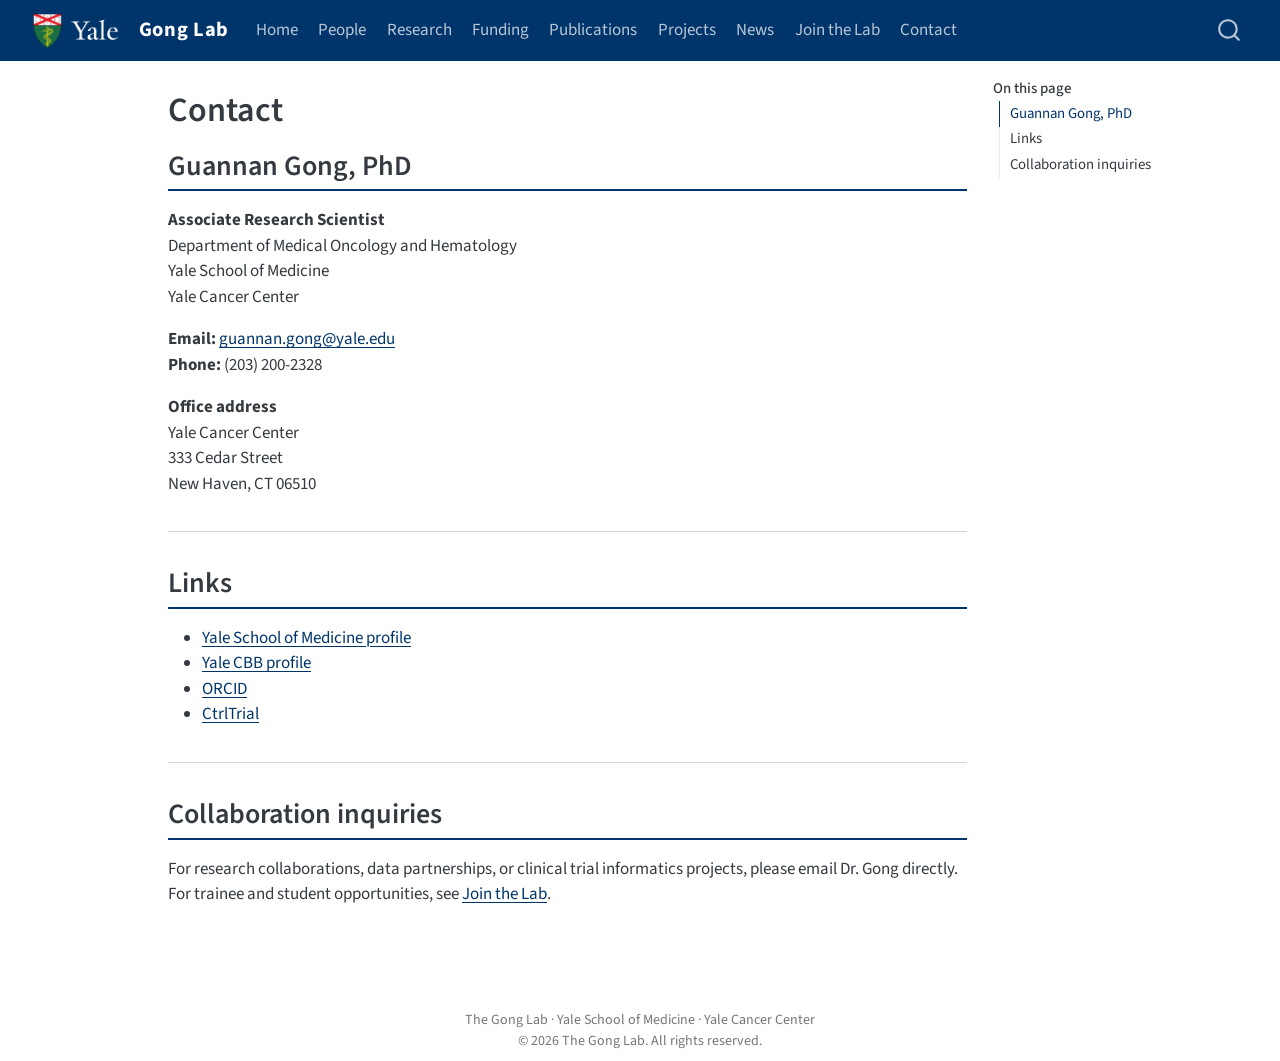
==== commit 788ebfd0: "Re-render site [skip ci]" ====
--- a/docs/contact.html
+++ b/docs/contact.html
@@ -2,7 +2,7 @@
 <html xmlns="http://www.w3.org/1999/xhtml" lang="en" xml:lang="en"><head>
 
 <meta charset="utf-8">
-<meta name="generator" content="quarto-1.9.38">
+<meta name="generator" content="quarto-1.11.9">
 
 <meta name="viewport" content="width=device-width, initial-scale=1.0, user-scalable=yes">
 
@@ -12,10 +12,13 @@
 /* Default styles provided by pandoc.
 ** See https://pandoc.org/MANUAL.html#variables-for-html for config info.
 */
-code{white-space: pre-wrap;}
 span.smallcaps{font-variant: small-caps;}
-div.columns{display: flex; gap: min(4vw, 1.5em);}
-div.column{flex: auto; overflow-x: auto;}
+div.columns{display: flex; gap: 1.5em;}
+div.column{flex: auto;}
+@media screen {
+div.columns{gap: min(4vw, 1.5em);}
+div.column{overflow-x: auto;}
+}
 div.hanging-indent{margin-left: 1.5em; text-indent: -1.5em;}
 ul.task-list{list-style: none;}
 ul.task-list li input[type="checkbox"] {
@@ -36,18 +39,19 @@
 <link href="./images/favicon.png" rel="icon" type="image/png">
 <script src="site_libs/quarto-html/quarto.js" type="module"></script>
 <script src="site_libs/quarto-html/tabsets/tabsets.js" type="module"></script>
+<script src="site_libs/quarto-html/scrollable-regions/scrollable-regions.js" type="module"></script>
 <script src="site_libs/quarto-html/popper.min.js"></script>
 <script src="site_libs/quarto-html/tippy.umd.min.js"></script>
 <script src="site_libs/quarto-html/anchor.min.js"></script>
 <link href="site_libs/quarto-html/tippy.css" rel="stylesheet">
-<link href="site_libs/quarto-html/quarto-syntax-highlighting-15634bcf2e68342d4ad2dfa704d543f6.css" rel="stylesheet" class="quarto-color-scheme" id="quarto-text-highlighting-styles">
-<link href="site_libs/quarto-html/quarto-syntax-highlighting-dark-0a6b7249c26820e032cb0bd839ff02b1.css" rel="stylesheet" class="quarto-color-scheme quarto-color-alternate" id="quarto-text-highlighting-styles">
-<link href="site_libs/quarto-html/quarto-syntax-highlighting-15634bcf2e68342d4ad2dfa704d543f6.css" rel="stylesheet" class="quarto-color-scheme-extra" id="quarto-text-highlighting-styles">
+<link href="site_libs/quarto-html/quarto-syntax-highlighting-63b5708e65d6cd79cd7618c58d0c21e7.css" rel="stylesheet" class="quarto-color-scheme" id="quarto-text-highlighting-styles">
+<link href="site_libs/quarto-html/quarto-syntax-highlighting-dark-447e42e69aaa9833c0ba1b986f430b20.css" rel="stylesheet" class="quarto-color-scheme quarto-color-alternate" id="quarto-text-highlighting-styles">
+<link href="site_libs/quarto-html/quarto-syntax-highlighting-63b5708e65d6cd79cd7618c58d0c21e7.css" rel="stylesheet" class="quarto-color-scheme-extra" id="quarto-text-highlighting-styles">
 <script src="site_libs/bootstrap/bootstrap.min.js"></script>
 <link href="site_libs/bootstrap/bootstrap-icons.css" rel="stylesheet">
-<link href="site_libs/bootstrap/bootstrap-ea1138909a1f2df3fdd44162bc9445bd.min.css" rel="stylesheet" append-hash="true" class="quarto-color-scheme" id="quarto-bootstrap" data-mode="light">
-<link href="site_libs/bootstrap/bootstrap-dark-ea1138909a1f2df3fdd44162bc9445bd.min.css" rel="stylesheet" append-hash="true" class="quarto-color-scheme quarto-color-alternate" id="quarto-bootstrap" data-mode="light">
-<link href="site_libs/bootstrap/bootstrap-ea1138909a1f2df3fdd44162bc9445bd.min.css" rel="stylesheet" append-hash="true" class="quarto-color-scheme-extra" id="quarto-bootstrap" data-mode="light">
+<link href="site_libs/bootstrap/bootstrap-d49c0a87182299ec1fa49d5443cd5d9a.min.css" rel="stylesheet" append-hash="true" class="quarto-color-scheme" id="quarto-bootstrap" data-mode="light">
+<link href="site_libs/bootstrap/bootstrap-dark-d49c0a87182299ec1fa49d5443cd5d9a.min.css" rel="stylesheet" append-hash="true" class="quarto-color-scheme quarto-color-alternate" id="quarto-bootstrap" data-mode="light">
+<link href="site_libs/bootstrap/bootstrap-d49c0a87182299ec1fa49d5443cd5d9a.min.css" rel="stylesheet" append-hash="true" class="quarto-color-scheme-extra" id="quarto-bootstrap" data-mode="light">
 <script id="quarto-search-options" type="application/json">{
   "location": "navbar",
   "copy-button": false,
@@ -84,11 +88,11 @@
 <link rel="stylesheet" href="styles.css">
 </head>
 
-<body class="nav-fixed quarto-light">
+<body class="nav-fixed quarto-light"><a id="quarto-skip-link" class="visually-hidden-focusable" href="#quarto-document-content">Skip to main content</a>
 
 <div id="quarto-search-results"></div>
   <header id="quarto-header" class="headroom fixed-top">
-    <nav class="navbar navbar-expand-lg " data-bs-theme="dark">
+    <nav class="navbar navbar-expand-lg " data-bs-theme="dark" aria-label="Site">
       <div class="navbar-container container-fluid">
       <div class="navbar-brand-container mx-auto">
     <a href="./index.html" class="navbar-brand navbar-brand-logo">
@@ -99,8 +103,7 @@
     <span class="navbar-title">Gong Lab</span>
     </a>
   </div>
-            <div id="quarto-search" class="" title="Search"></div>
-          <button class="navbar-toggler" type="button" data-bs-toggle="collapse" data-bs-target="#navbarCollapse" aria-controls="navbarCollapse" role="menu" aria-expanded="false" aria-label="Toggle navigation" onclick="if (window.quartoToggleHeadroom) { window.quartoToggleHeadroom(); }">
+          <button class="navbar-toggler" type="button" data-bs-toggle="collapse" data-bs-target="#navbarCollapse" aria-controls="navbarCollapse" aria-expanded="false" aria-label="Toggle navigation" onclick="if (window.quartoToggleHeadroom) { window.quartoToggleHeadroom(); }">
   <span class="navbar-toggler-icon"></span>
 </button>
           <div class="collapse navbar-collapse" id="navbarCollapse">
@@ -145,6 +148,7 @@
           </div> <!-- /navcollapse -->
             <div class="quarto-navbar-tools">
 </div>
+            <div id="quarto-search" class="" title="Search"></div>
       </div> <!-- /container-fluid -->
     </nav>
 </header>
@@ -153,7 +157,7 @@
 <!-- sidebar -->
 <!-- margin-sidebar -->
     <div id="quarto-margin-sidebar" class="sidebar margin-sidebar">
-        <nav id="TOC" role="doc-toc" class="toc-active">
+        <nav id="TOC" role="doc-toc" aria-labelledby="toc-title" class="toc-active">
     <h2 id="toc-title">On this page</h2>
    
   <ul>
@@ -164,7 +168,7 @@
 </nav>
     </div>
 <!-- main -->
-<main class="content" id="quarto-document-content">
+<main class="content" id="quarto-document-content" tabindex="-1">
 
 <header id="title-block-header" class="quarto-title-block default">
 <div class="quarto-title">
@@ -295,7 +299,8 @@
           return filterRegex.test(href) || localhostRegex.test(href) || mailtoRegex.test(href);
       }
       // Inspect non-navigation links and adorn them if external
-     var links = window.document.querySelectorAll('a[href]:not(.nav-link):not(.navbar-brand):not(.toc-action):not(.sidebar-link):not(.sidebar-item-toggle):not(.pagination-link):not(.no-external):not([aria-hidden]):not(.dropdown-item):not(.quarto-navigation-tool):not(.about-link)');
+      window.quartoDecorateExternalLinks = function (root) {
+     var links = (root || window.document).querySelectorAll('a[href]:not(.nav-link):not(.navbar-brand):not(.toc-action):not(.sidebar-link):not(.sidebar-item-toggle):not(.pagination-link):not(.no-external):not([aria-hidden]):not(.dropdown-item):not(.quarto-navigation-tool):not(.about-link)');
       for (var i=0; i<links.length; i++) {
         const link = links[i];
         if (!isInternal(link.href)) {
@@ -304,8 +309,69 @@
           if (link.dataset.originalHref !== undefined) {
             link.href = link.dataset.originalHref;
           }
-        }
-      }
+          if (!link.classList.contains('no-external-icon')) {
+          }
+        }
+      }
+      };
+      window.quartoDecorateExternalLinks(window.document);
+    // Esc closes the popup (WCAG 1.4.13) and focus leaving both trigger and
+    // popup closes it (WCAG 2.4.11); tippy handles neither for interactive popups.
+    const hideOnEscAndFocusOut = {
+      name: 'hideOnEscAndFocusOut',
+      defaultValue: true,
+      fn(instance) {
+        const dismiss = () => {
+          // A show scheduled by the trigger delay would otherwise reopen it
+          instance.clearDelayTimeouts();
+          instance.hide();
+        };
+        const onKeyDown = (event) => {
+          if (event.key !== 'Escape') {
+            return;
+          }
+          // Keep Esc from also reaching page handlers (e.g. reveal.js overview),
+          // except an open reveal.js slide menu, which Esc should close too.
+          // The menu handles keys only when its keyboard option is on.
+          const menuHandlesEsc = window.Reveal?.getPlugin?.('menu')?.isOpen() &&
+            window.Reveal.getConfig().menu?.keyboard !== false;
+          if (!menuHandlesEsc) {
+            event.stopPropagation();
+          }
+          if (instance.popper.contains(window.document.activeElement)) {
+            // Disabled while refocusing so the focus trigger does not reopen it
+            instance.disable();
+            instance.reference.focus();
+            instance.enable();
+          }
+          dismiss();
+        };
+        const onFocusOut = (event) => {
+          const target = event.relatedTarget;
+          if (target && !instance.reference.contains(target) &&
+              !instance.popper.contains(target)) {
+            dismiss();
+          }
+        };
+        // On the trigger too: a click trigger (code-annotations: select) has no
+        // blur handling. Attached for the instance's lifetime so leaving the
+        // trigger also cancels a show still pending on the trigger delay.
+        instance.reference.addEventListener('focusout', onFocusOut);
+        return {
+          onShow() {
+            window.document.addEventListener('keydown', onKeyDown, true);
+            instance.popper.addEventListener('focusout', onFocusOut);
+          },
+          onHide() {
+            window.document.removeEventListener('keydown', onKeyDown, true);
+            instance.popper.removeEventListener('focusout', onFocusOut);
+          },
+          onDestroy() {
+            instance.reference.removeEventListener('focusout', onFocusOut);
+          },
+        };
+      },
+    };
     function tippyHover(el, contentFn, onTriggerFn, onUntriggerFn) {
       const config = {
         allowHTML: true,
@@ -319,6 +385,7 @@
         interactiveBorder: 10,
         theme: 'quarto',
         placement: 'bottom-start',
+        plugins: [hideOnEscAndFocusOut],
       };
       if (contentFn) {
         config.content = contentFn;
@@ -481,44 +548,54 @@
           const lineIds = lines.map((line) => {
             return targetCell + "-" + line;
           })
-          let top = null;
-          let height = null;
-          let parent = null;
+          // Each band is positioned against its own containing block, which is
+          // not the offsetParent of the lines, so place it from client rects.
+          const placeBand = (band, firstEl, lastEl, codeBlock) => {
+            const container = band.offsetParent;
+            if (container === null) {
+              return;
+            }
+            const containerRect = container.getBoundingClientRect();
+            // Reveal.js scales slides with a transform, so convert client
+            // pixels back to the CSS pixels of the container.
+            const scale = containerRect.height / container.offsetHeight || 1;
+            const firstRect = firstEl.getBoundingClientRect();
+            const lastRect = lastEl.getBoundingClientRect();
+            const top = (firstRect.top - containerRect.top) / scale - container.clientTop + container.scrollTop;
+            const height = (lastRect.bottom - firstRect.top) / scale;
+            band.style.top = top - 2 + "px";
+            band.style.height = height + 4 + "px";
+            if (codeBlock) {
+              // Without the copy button wrapper, the containing block is wider
+              // than the code block, so span the code block explicitly.
+              const blockRect = codeBlock.getBoundingClientRect();
+              band.style.left = (blockRect.left - containerRect.left) / scale - container.clientLeft + container.scrollLeft + "px";
+              band.style.width = blockRect.width / scale + "px";
+            }
+          };
           if (lineIds.length > 0) {
-              //compute the position of the single el (top and bottom and make a div)
-              const el = window.document.getElementById(lineIds[0]);
-              top = el.offsetTop;
-              height = el.offsetHeight;
-              parent = el.parentElement.parentElement;
-            if (lineIds.length > 1) {
-              const lastEl = window.document.getElementById(lineIds[lineIds.length - 1]);
-              const bottom = lastEl.offsetTop + lastEl.offsetHeight;
-              height = bottom - top;
-            }
-            if (top !== null && height !== null && parent !== null) {
-              // cook up a div (if necessary) and position it 
-              let div = window.document.getElementById("code-annotation-line-highlight");
-              if (div === null) {
-                div = window.document.createElement("div");
-                div.setAttribute("id", "code-annotation-line-highlight");
-                div.style.position = 'absolute';
-                parent.appendChild(div);
-              }
-              div.style.top = top - 2 + "px";
-              div.style.height = height + 4 + "px";
-              div.style.left = 0;
-              let gutterDiv = window.document.getElementById("code-annotation-line-highlight-gutter");
-              if (gutterDiv === null) {
-                gutterDiv = window.document.createElement("div");
-                gutterDiv.setAttribute("id", "code-annotation-line-highlight-gutter");
-                gutterDiv.style.position = 'absolute';
-                const codeCell = window.document.getElementById(targetCell);
-                const gutter = codeCell.querySelector('.code-annotation-gutter');
-                gutter.appendChild(gutterDiv);
-              }
-              gutterDiv.style.top = top - 2 + "px";
-              gutterDiv.style.height = height + 4 + "px";
-            }
+            const el = window.document.getElementById(lineIds[0]);
+            const lastEl = window.document.getElementById(lineIds[lineIds.length - 1]);
+            const parent = el.parentElement.parentElement;
+            // cook up a div (if necessary) and position it
+            let div = window.document.getElementById("code-annotation-line-highlight");
+            if (div === null) {
+              div = window.document.createElement("div");
+              div.setAttribute("id", "code-annotation-line-highlight");
+              div.style.position = 'absolute';
+              parent.appendChild(div);
+            }
+            placeBand(div, el, lastEl, parent.closest("div.sourceCode") || parent);
+            let gutterDiv = window.document.getElementById("code-annotation-line-highlight-gutter");
+            if (gutterDiv === null) {
+              gutterDiv = window.document.createElement("div");
+              gutterDiv.setAttribute("id", "code-annotation-line-highlight-gutter");
+              gutterDiv.style.position = 'absolute';
+              const codeCell = window.document.getElementById(targetCell);
+              const gutter = codeCell.querySelector('.code-annotation-gutter');
+              gutter.appendChild(gutterDiv);
+            }
+            placeBand(gutterDiv, el, lastEl);
             selectedAnnoteEl = annoteEl;
           }
         };
@@ -617,6 +694,9 @@
     }
   });
   </script>
+  <script type="application/javascript">
+  window.quartoScrollableRegionsLabels = {"code":"Scrollable code","output":"Scrollable output"};
+  </script>
 </div> <!-- /content -->
 <footer class="footer">
   <div class="nav-footer">
--- a/docs/site_libs/quarto-html/quarto-syntax-highlighting-63b5708e65d6cd79cd7618c58d0c21e7.css
+++ b/docs/site_libs/quarto-html/quarto-syntax-highlighting-63b5708e65d6cd79cd7618c58d0c21e7.css
@@ -0,0 +1,236 @@
+/* quarto syntax highlight colors */
+:root {
+  --quarto-hl-ot-color: #003B4F;
+  --quarto-hl-at-color: #657422;
+  --quarto-hl-ss-color: #20794D;
+  --quarto-hl-an-color: #5E5E5E;
+  --quarto-hl-fu-color: #4758AB;
+  --quarto-hl-st-color: #20794D;
+  --quarto-hl-cf-color: #003B4F;
+  --quarto-hl-op-color: #5E5E5E;
+  --quarto-hl-er-color: #AD0000;
+  --quarto-hl-bn-color: #AD0000;
+  --quarto-hl-al-color: #AD0000;
+  --quarto-hl-va-color: #111111;
+  --quarto-hl-bu-color: inherit;
+  --quarto-hl-ex-color: inherit;
+  --quarto-hl-pp-color: #AD0000;
+  --quarto-hl-in-color: #5E5E5E;
+  --quarto-hl-vs-color: #20794D;
+  --quarto-hl-wa-color: #5E5E5E;
+  --quarto-hl-do-color: #5E5E5E;
+  --quarto-hl-im-color: #00769E;
+  --quarto-hl-ch-color: #20794D;
+  --quarto-hl-dt-color: #AD0000;
+  --quarto-hl-fl-color: #AD0000;
+  --quarto-hl-co-color: #5E5E5E;
+  --quarto-hl-cv-color: #5E5E5E;
+  --quarto-hl-cn-color: #8f5902;
+  --quarto-hl-sc-color: #5E5E5E;
+  --quarto-hl-dv-color: #AD0000;
+  --quarto-hl-kw-color: #003B4F;
+}
+
+/* other quarto variables */
+:root {
+  --quarto-font-monospace: SFMono-Regular, Menlo, Monaco, Consolas, "Liberation Mono", "Courier New", monospace;
+}
+
+/* syntax highlight based on Pandoc's rules */
+pre > code.sourceCode > span {
+  color: #003B4F;
+}
+
+code.sourceCode > span {
+  color: #003B4F;
+}
+
+div.sourceCode,
+div.sourceCode pre.sourceCode {
+  color: #003B4F;
+}
+
+/* Normal */
+code span {
+  color: #003B4F;
+}
+
+/* Alert */
+code span.al {
+  color: #AD0000;
+  font-style: inherit;
+}
+
+/* Annotation */
+code span.an {
+  color: #5E5E5E;
+  font-style: inherit;
+}
+
+/* Attribute */
+code span.at {
+  color: #657422;
+  font-style: inherit;
+}
+
+/* BaseN */
+code span.bn {
+  color: #AD0000;
+  font-style: inherit;
+}
+
+/* BuiltIn */
+code span.bu {
+  font-style: inherit;
+}
+
+/* ControlFlow */
+code span.cf {
+  color: #003B4F;
+  font-weight: bold;
+  font-style: inherit;
+}
+
+/* Char */
+code span.ch {
+  color: #20794D;
+  font-style: inherit;
+}
+
+/* Constant */
+code span.cn {
+  color: #8f5902;
+  font-style: inherit;
+}
+
+/* Comment */
+code span.co {
+  color: #5E5E5E;
+  font-style: inherit;
+}
+
+/* CommentVar */
+code span.cv {
+  color: #5E5E5E;
+  font-style: italic;
+}
+
+/* Documentation */
+code span.do {
+  color: #5E5E5E;
+  font-style: italic;
+}
+
+/* DataType */
+code span.dt {
+  color: #AD0000;
+  font-style: inherit;
+}
+
+/* DecVal */
+code span.dv {
+  color: #AD0000;
+  font-style: inherit;
+}
+
+/* Error */
+code span.er {
+  color: #AD0000;
+  font-style: inherit;
+}
+
+/* Extension */
+code span.ex {
+  font-style: inherit;
+}
+
+/* Float */
+code span.fl {
+  color: #AD0000;
+  font-style: inherit;
+}
+
+/* Function */
+code span.fu {
+  color: #4758AB;
+  font-style: inherit;
+}
+
+/* Import */
+code span.im {
+  color: #00769E;
+  font-style: inherit;
+}
+
+/* Information */
+code span.in {
+  color: #5E5E5E;
+  font-style: inherit;
+}
+
+/* Keyword */
+code span.kw {
+  color: #003B4F;
+  font-weight: bold;
+  font-style: inherit;
+}
+
+/* Operator */
+code span.op {
+  color: #5E5E5E;
+  font-style: inherit;
+}
+
+/* Other */
+code span.ot {
+  color: #003B4F;
+  font-style: inherit;
+}
+
+/* Preprocessor */
+code span.pp {
+  color: #AD0000;
+  font-style: inherit;
+}
+
+/* SpecialChar */
+code span.sc {
+  color: #5E5E5E;
+  font-style: inherit;
+}
+
+/* SpecialString */
+code span.ss {
+  color: #20794D;
+  font-style: inherit;
+}
+
+/* String */
+code span.st {
+  color: #20794D;
+  font-style: inherit;
+}
+
+/* Variable */
+code span.va {
+  color: #111111;
+  font-style: inherit;
+}
+
+/* VerbatimString */
+code span.vs {
+  color: #20794D;
+  font-style: inherit;
+}
+
+/* Warning */
+code span.wa {
+  color: #5E5E5E;
+  font-style: italic;
+}
+
+.prevent-inlining {
+  content: "</";
+}
+
+/*# sourceMappingURL=054cc16b9e9817627be6994582d2ffb5.css.map */
--- a/docs/site_libs/quarto-html/quarto-syntax-highlighting-dark-447e42e69aaa9833c0ba1b986f430b20.css
+++ b/docs/site_libs/quarto-html/quarto-syntax-highlighting-dark-447e42e69aaa9833c0ba1b986f430b20.css
@@ -0,0 +1,219 @@
+/* quarto syntax highlight colors */
+:root {
+  --quarto-hl-al-color: #f07178;
+  --quarto-hl-an-color: #d4d0ab;
+  --quarto-hl-at-color: #00e0e0;
+  --quarto-hl-bn-color: #d4d0ab;
+  --quarto-hl-bu-color: #abe338;
+  --quarto-hl-ch-color: #abe338;
+  --quarto-hl-co-color: #f8f8f2;
+  --quarto-hl-cv-color: #ffd700;
+  --quarto-hl-cn-color: #ffd700;
+  --quarto-hl-cf-color: #ffa07a;
+  --quarto-hl-dt-color: #ffa07a;
+  --quarto-hl-dv-color: #d4d0ab;
+  --quarto-hl-do-color: #f8f8f2;
+  --quarto-hl-er-color: #f07178;
+  --quarto-hl-ex-color: #00e0e0;
+  --quarto-hl-fl-color: #d4d0ab;
+  --quarto-hl-fu-color: #ffa07a;
+  --quarto-hl-im-color: #abe338;
+  --quarto-hl-in-color: #d4d0ab;
+  --quarto-hl-kw-color: #ffa07a;
+  --quarto-hl-op-color: #ffa07a;
+  --quarto-hl-ot-color: #00e0e0;
+  --quarto-hl-pp-color: #dcc6e0;
+  --quarto-hl-re-color: #00e0e0;
+  --quarto-hl-sc-color: #abe338;
+  --quarto-hl-ss-color: #abe338;
+  --quarto-hl-st-color: #abe338;
+  --quarto-hl-va-color: #00e0e0;
+  --quarto-hl-vs-color: #abe338;
+  --quarto-hl-wa-color: #dcc6e0;
+}
+
+/* other quarto variables */
+:root {
+  --quarto-font-monospace: SFMono-Regular, Menlo, Monaco, Consolas, "Liberation Mono", "Courier New", monospace;
+}
+
+/* syntax highlight based on Pandoc's rules */
+pre > code.sourceCode > span {
+  color: #f8f8f2;
+}
+
+code.sourceCode > span {
+  color: #f8f8f2;
+}
+
+div.sourceCode,
+div.sourceCode pre.sourceCode {
+  color: #f8f8f2;
+}
+
+/* Normal */
+code span {
+  color: #f8f8f2;
+}
+
+/* Alert */
+code span.al {
+  color: #f07178;
+}
+
+/* Annotation */
+code span.an {
+  color: #d4d0ab;
+}
+
+/* Attribute */
+code span.at {
+  color: #00e0e0;
+}
+
+/* BaseN */
+code span.bn {
+  color: #d4d0ab;
+}
+
+/* BuiltIn */
+code span.bu {
+  color: #abe338;
+}
+
+/* ControlFlow */
+code span.cf {
+  font-weight: bold;
+  color: #ffa07a;
+}
+
+/* Char */
+code span.ch {
+  color: #abe338;
+}
+
+/* Constant */
+code span.cn {
+  color: #ffd700;
+}
+
+/* Comment */
+code span.co {
+  font-style: italic;
+  color: #f8f8f2;
+}
+
+/* CommentVar */
+code span.cv {
+  color: #ffd700;
+}
+
+/* Documentation */
+code span.do {
+  color: #f8f8f2;
+}
+
+/* DataType */
+code span.dt {
+  color: #ffa07a;
+}
+
+/* DecVal */
+code span.dv {
+  color: #d4d0ab;
+}
+
+/* Error */
+code span.er {
+  color: #f07178;
+  text-decoration: underline;
+}
+
+/* Extension */
+code span.ex {
+  font-weight: bold;
+  color: #00e0e0;
+}
+
+/* Float */
+code span.fl {
+  color: #d4d0ab;
+}
+
+/* Function */
+code span.fu {
+  color: #ffa07a;
+}
+
+/* Import */
+code span.im {
+  color: #abe338;
+}
+
+/* Information */
+code span.in {
+  color: #d4d0ab;
+}
+
+/* Keyword */
+code span.kw {
+  font-weight: bold;
+  color: #ffa07a;
+}
+
+/* Operator */
+code span.op {
+  color: #ffa07a;
+}
+
+/* Other */
+code span.ot {
+  color: #00e0e0;
+}
+
+/* Preprocessor */
+code span.pp {
+  color: #dcc6e0;
+}
+
+/* RegionMarker */
+code span.re {
+  background-color: #f8f8f2;
+  color: #00e0e0;
+}
+
+/* SpecialChar */
+code span.sc {
+  color: #abe338;
+}
+
+/* SpecialString */
+code span.ss {
+  color: #abe338;
+}
+
+/* String */
+code span.st {
+  color: #abe338;
+}
+
+/* Variable */
+code span.va {
+  color: #00e0e0;
+}
+
+/* VerbatimString */
+code span.vs {
+  color: #abe338;
+}
+
+/* Warning */
+code span.wa {
+  color: #dcc6e0;
+}
+
+.prevent-inlining {
+  content: "</";
+}
+
+/*# sourceMappingURL=be8e1111c2b710f7c3a4926ffa2967aa.css.map */
--- a/docs/site_libs/quarto-html/quarto-syntax-highlighting-63b5708e65d6cd79cd7618c58d0c21e7.css
+++ b/docs/site_libs/quarto-html/quarto-syntax-highlighting-63b5708e65d6cd79cd7618c58d0c21e7.css
@@ -0,0 +1,236 @@
+/* quarto syntax highlight colors */
+:root {
+  --quarto-hl-ot-color: #003B4F;
+  --quarto-hl-at-color: #657422;
+  --quarto-hl-ss-color: #20794D;
+  --quarto-hl-an-color: #5E5E5E;
+  --quarto-hl-fu-color: #4758AB;
+  --quarto-hl-st-color: #20794D;
+  --quarto-hl-cf-color: #003B4F;
+  --quarto-hl-op-color: #5E5E5E;
+  --quarto-hl-er-color: #AD0000;
+  --quarto-hl-bn-color: #AD0000;
+  --quarto-hl-al-color: #AD0000;
+  --quarto-hl-va-color: #111111;
+  --quarto-hl-bu-color: inherit;
+  --quarto-hl-ex-color: inherit;
+  --quarto-hl-pp-color: #AD0000;
+  --quarto-hl-in-color: #5E5E5E;
+  --quarto-hl-vs-color: #20794D;
+  --quarto-hl-wa-color: #5E5E5E;
+  --quarto-hl-do-color: #5E5E5E;
+  --quarto-hl-im-color: #00769E;
+  --quarto-hl-ch-color: #20794D;
+  --quarto-hl-dt-color: #AD0000;
+  --quarto-hl-fl-color: #AD0000;
+  --quarto-hl-co-color: #5E5E5E;
+  --quarto-hl-cv-color: #5E5E5E;
+  --quarto-hl-cn-color: #8f5902;
+  --quarto-hl-sc-color: #5E5E5E;
+  --quarto-hl-dv-color: #AD0000;
+  --quarto-hl-kw-color: #003B4F;
+}
+
+/* other quarto variables */
+:root {
+  --quarto-font-monospace: SFMono-Regular, Menlo, Monaco, Consolas, "Liberation Mono", "Courier New", monospace;
+}
+
+/* syntax highlight based on Pandoc's rules */
+pre > code.sourceCode > span {
+  color: #003B4F;
+}
+
+code.sourceCode > span {
+  color: #003B4F;
+}
+
+div.sourceCode,
+div.sourceCode pre.sourceCode {
+  color: #003B4F;
+}
+
+/* Normal */
+code span {
+  color: #003B4F;
+}
+
+/* Alert */
+code span.al {
+  color: #AD0000;
+  font-style: inherit;
+}
+
+/* Annotation */
+code span.an {
+  color: #5E5E5E;
+  font-style: inherit;
+}
+
+/* Attribute */
+code span.at {
+  color: #657422;
+  font-style: inherit;
+}
+
+/* BaseN */
+code span.bn {
+  color: #AD0000;
+  font-style: inherit;
+}
+
+/* BuiltIn */
+code span.bu {
+  font-style: inherit;
+}
+
+/* ControlFlow */
+code span.cf {
+  color: #003B4F;
+  font-weight: bold;
+  font-style: inherit;
+}
+
+/* Char */
+code span.ch {
+  color: #20794D;
+  font-style: inherit;
+}
+
+/* Constant */
+code span.cn {
+  color: #8f5902;
+  font-style: inherit;
+}
+
+/* Comment */
+code span.co {
+  color: #5E5E5E;
+  font-style: inherit;
+}
+
+/* CommentVar */
+code span.cv {
+  color: #5E5E5E;
+  font-style: italic;
+}
+
+/* Documentation */
+code span.do {
+  color: #5E5E5E;
+  font-style: italic;
+}
+
+/* DataType */
+code span.dt {
+  color: #AD0000;
+  font-style: inherit;
+}
+
+/* DecVal */
+code span.dv {
+  color: #AD0000;
+  font-style: inherit;
+}
+
+/* Error */
+code span.er {
+  color: #AD0000;
+  font-style: inherit;
+}
+
+/* Extension */
+code span.ex {
+  font-style: inherit;
+}
+
+/* Float */
+code span.fl {
+  color: #AD0000;
+  font-style: inherit;
+}
+
+/* Function */
+code span.fu {
+  color: #4758AB;
+  font-style: inherit;
+}
+
+/* Import */
+code span.im {
+  color: #00769E;
+  font-style: inherit;
+}
+
+/* Information */
+code span.in {
+  color: #5E5E5E;
+  font-style: inherit;
+}
+
+/* Keyword */
+code span.kw {
+  color: #003B4F;
+  font-weight: bold;
+  font-style: inherit;
+}
+
+/* Operator */
+code span.op {
+  color: #5E5E5E;
+  font-style: inherit;
+}
+
+/* Other */
+code span.ot {
+  color: #003B4F;
+  font-style: inherit;
+}
+
+/* Preprocessor */
+code span.pp {
+  color: #AD0000;
+  font-style: inherit;
+}
+
+/* SpecialChar */
+code span.sc {
+  color: #5E5E5E;
+  font-style: inherit;
+}
+
+/* SpecialString */
+code span.ss {
+  color: #20794D;
+  font-style: inherit;
+}
+
+/* String */
+code span.st {
+  color: #20794D;
+  font-style: inherit;
+}
+
+/* Variable */
+code span.va {
+  color: #111111;
+  font-style: inherit;
+}
+
+/* VerbatimString */
+code span.vs {
+  color: #20794D;
+  font-style: inherit;
+}
+
+/* Warning */
+code span.wa {
+  color: #5E5E5E;
+  font-style: italic;
+}
+
+.prevent-inlining {
+  content: "</";
+}
+
+/*# sourceMappingURL=054cc16b9e9817627be6994582d2ffb5.css.map */
